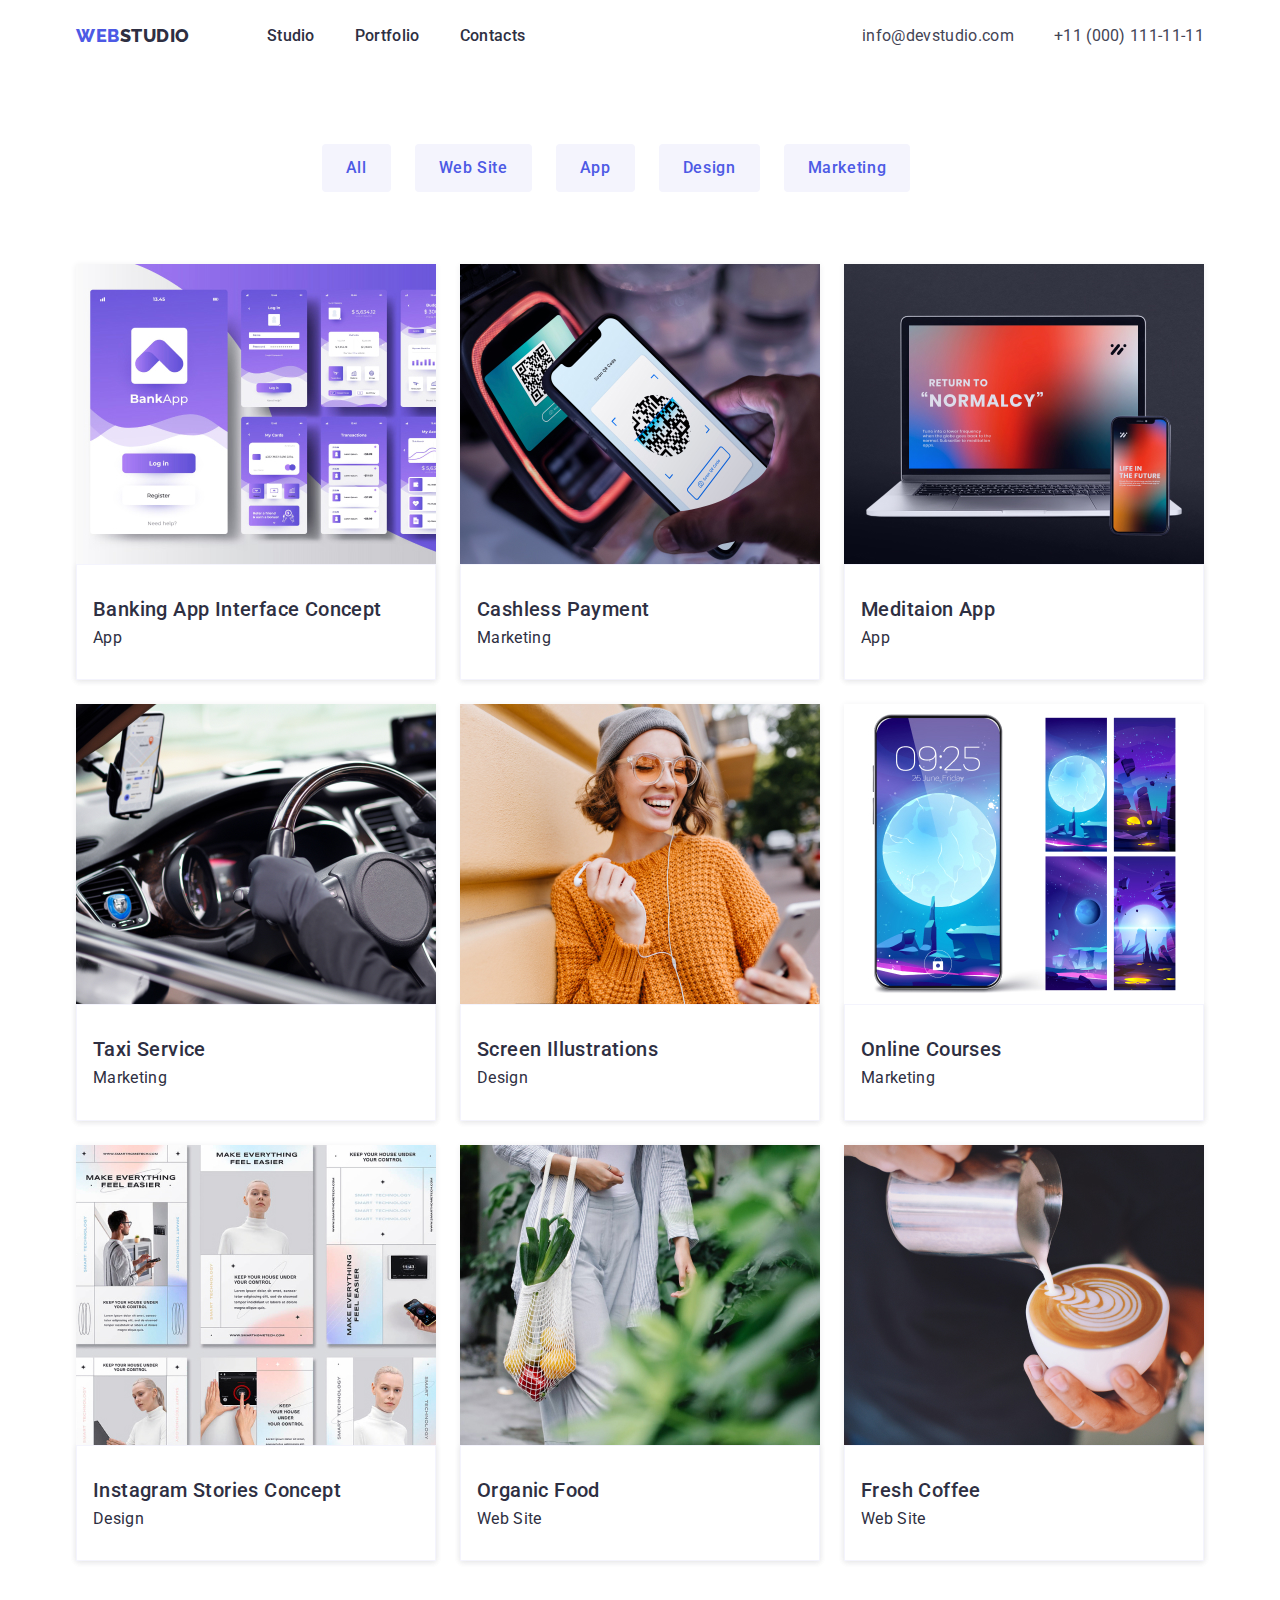
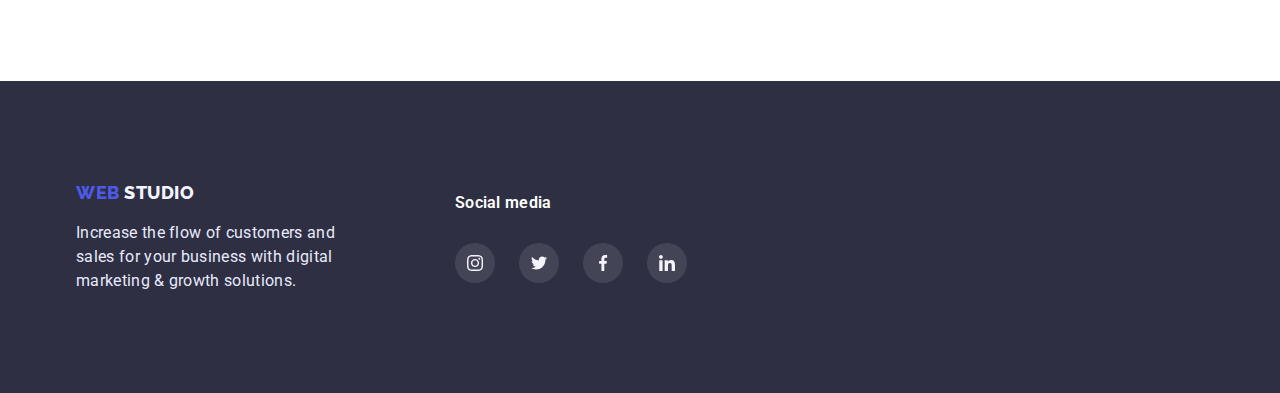
==== portfolio.html @ 5c4ad06b "new repository" ====
<!DOCTYPE html>
<html lang="en">
  <head>
    <meta charset="UTF-8"/>
    <meta http-equiv="X-UA-Compatible" content="IE=edge"/>
    <meta name="viewport" content="width=device-width, initial-scale=1.0"/>
    <title>Portfolio</title>
    <link rel="preconnect" href="https://fonts.googleapis.com">
  <link rel="preconnect" href="https://fonts.gstatic.com" crossorigin>
  <link href="https://fonts.googleapis.com/css2?family=Raleway:wght@800&family=Roboto:wght@400;500&display=swap"
    rel="stylesheet">
    <link rel="stylesheet" href="https://cdn.jsdelivr.net/npm/modern-normalize@1.1.0/modern-normalize.min.css">
    <link rel="stylesheet" href="./css/styles.css"/>
  </head>
  <body>
    <header class="header">
      <div class="container">
        <nav class="navigation">
          <a href="/index.html" class="logo link"> <span class="logo-colored">Web</span>Studio</a>
          <ul class="menu list">
            <li class="menu-item"><a class="link" href="">Studio</a></li>
            <li class="menu-item"><a class="link" href="./portfolio.html" target="_blank">Portfolio</a></li>
            <li class="menu-item"><a class="link" href="">Contacts</a></li>
          </ul>
        </nav>
        <ul class="contacts list">
          <li class="telephone"><a class="link" href="mailto:">info@devstudio.com</a></li>
          <li class="mail"><a class="link" href="tel:+110001111111"> +11 (000) 111-11-11 </a></li>
        </ul>
      </div>
    </header>
    <main>
      <!-- Cекція Портфоліо"-->
      <section class="portfolio section">
        <div class="container">
            <h1 class="filter-title visually-hidden">list with our works</h1>
            <ul class="filtr list">
              <li><button type="button" class="filtr-btn">All</button></li>
              <li><button type="button" class="filtr-btn">Web Site</button></li>
              <li><button type="button" class="filtr-btn">App</button></li>
              <li><button type="button" class="filtr-btn">Design</button></li>
              <li><button type="button" class="filtr-btn">Marketing</button></li>
            </ul>
          <ul class="list portfolio-list">
            <li class="item">
              <a class="link" href=""
                ><img
                  src="./images/portfolio/first.jpg"
                  alt="Interface Concept"
                  width="360"
                  height="300"
                />
                <div class="portfolio-card">
                  <h2 class="item-title">Banking App Interface Concept</h2>
                <!-- <p class="item-text">
                  14 Stylish and User-Friendly App Design Concepts · Task Manager App · Calorie
                  Tracker App · Exotic Fruit Ecommerce App · Cloud Storage App
                </p> -->
                <p class="item-text">App</p>
                </div>
              </a>
            </li>
            <li class="item">
              <a class="link" href=""
                ><img
                  src="./images/portfolio/second.jpg"
                  alt="smartphone and old telephone"
                  width="360"
                  height="300"
                />
                <div class="portfolio-card">
                  <h2 class="item-title">Cashless Payment</h2>
                  <!-- <p class="item-text">
                    14 Stylish and User-Friendly App Design Concepts · Task Manager App · Calorie
                    Tracker App · Exotic Fruit Ecommerce App · Cloud Storage App
                  </p> -->
                  <p class="item-text">Marketing</p>
                </div>
              </a>
            </li>
            <li class="item">
              <a class="link" href=""
                ><img src="./images/portfolio/third.jpg" alt="notebook" width="360" height="300" />
                <div class="portfolio-card">
                  <h2 class="item-title">Meditaion App</h2>
                  <!-- <p class="item-text">
                    14 Stylish and User-Friendly App Design Concepts · Task Manager App · Calorie
                    Tracker App · Exotic Fruit Ecommerce App · Cloud Storage App
                  </p> -->
                  <p class="item-text">App</p>
                </div>
              </a>
            </li>
            <li class="item">
              <a class="link" href=""
                ><img src="./images/portfolio/fouth.jpg" alt="car driver" width="360" height="300" />
                <div class="portfolio-card">
                  <h2 class="item-title">Taxi Service</h2>
                  <!-- <p class="item-text">
                    14 Stylish and User-Friendly App Design Concepts · Task Manager App · Calorie
                    Tracker App · Exotic Fruit Ecommerce App · Cloud Storage App
                  </p> -->
                  <p class="item-text">Marketing</p>
                </div>
              </a>
            </li>
            <li class="item">
              <a class="link" href=""
                ><img src="./images/portfolio/fifth.jpg" alt="smartphone" width="360" height="300" />
                <div class="portfolio-card">
                  <h2 class="item-title">Screen Illustrations</h2>
                  <!-- <p class="item-text">
                    14 Stylish and User-Friendly App Design Concepts · Task Manager App · Calorie
                    Tracker App · Exotic Fruit Ecommerce App · Cloud Storage App
                  </p> -->
                  <p class="item-text">Design</p>
                </div>
              </a>
            </li>
            <li class="item">
              <a class="link" href=""
                ><img
                  src="./images/portfolio/sixth.jpg"
                  alt="girl with telephone"
                  width="360"
                  height="300"
                />
                <div class="portfolio-card">
                  <h2 class="item-title">Online Courses</h2>
                  <!-- <p class="item-text">
                    14 Stylish and User-Friendly App Design Concepts · Task Manager App · Calorie
                    Tracker App · Exotic Fruit Ecommerce App · Cloud Storage App
                  </p> -->
                  <p class="item-text">Marketing</p>
                </div>
              </a>
            </li>
            <li class="item">
              <a class="link" href=""
                ><img
                  src="./images/portfolio/seventh.jpg"
                  alt="Instagram Stories"
                  width="360"
                  height="300"
                />
                <div class="portfolio-card">
                  <h2 class="item-title">Instagram Stories Concept</h2>
                  <!-- <p class="item-text">
                    14 Stylish and User-Friendly App Design Concepts · Task Manager App · Calorie
                    Tracker App · Exotic Fruit Ecommerce App · Cloud Storage App
                  </p> -->
                  <p class="item-text">Design</p>
                </div>
              </a>
            </li>
            <li class="item">
              <a class="link" href=""
                ><img
                  src="./images/portfolio/eght.jpg"
                  alt="bag with oranges"
                  width="360"
                  height="300"
                />
                <div class="portfolio-card">
                  <h2 class="item-title">Organic Food</h2>
                  <!-- <p class="item-text">
                    14 Stylish and User-Friendly App Design Concepts · Task Manager App · Calorie
                    Tracker App · Exotic Fruit Ecommerce App · Cloud Storage App
                  </p> -->
                  <p class="item-text">Web Site</p>
                </div>
              </a>
            </li>
            <li class="item">
              <a class="link" href=""
                ><img
                  src="./images/portfolio/nineth.jpg"
                  alt="cup with Coffee"
                  width="360"
                  height="300"
                />
                <div class="portfolio-card">
                  <h2 class="item-title">Fresh Coffee</h2>
                  <!-- <p class="item-text">
                    14 Stylish and User-Friendly App Design Concepts · Task Manager App · Calorie
                    Tracker App · Exotic Fruit Ecommerce App · Cloud Storage App
                  </p> -->
                  <p class="item-text">Web Site</p>
                </a>
                </div>
            </li>
          </ul>
      </div>
      </section>
    </main>
    <footer class="footer">
      <div class="container footer-conteiner">
        <div class="first-part">
        <a href="/index.html" class="logo link"><span class="logo-colored">Web</span> <span class="white-logo">Studio</span></a>
      <p class="text">
        Increase the flow of customers and <br />
        sales for your business with digital <br />
        marketing & growth solutions.
      </p>
    </div>
      <div class="social-netwoks">
        <p class="social-media">Social media</p>
        <ul class="social-list-item list">
          <li class="social-link">
            <a class="social-list-link " href="">
            <svg class="social-list-icon">
            <use href="./images/sprite.svg#icon-instagram-2" width="16" heght="16"></use>
          </svg>
        </a>
        </li>
          <li class="social-link">
            <a class="social-list-link" href="">
              <svg class="social-list-icon">
              <use href="./images/sprite.svg#icon-twitter-1" width="16" heght="16"></use>
            </svg>
          </a>
          </li>
          <li class="social-link">
            <a class="social-list-link" href="">
              <svg class="social-list-icon">
              <use href="./images/sprite.svg#icon-facebook-1" width="16" heght="16"></use>
            </svg>
          </a>
          </li>
          <li class="social-link">
            <a class="social-list-link" href="">
              <svg class="social-list-icon">
              <use href="./images/sprite.svg#icon-linkedin-1" width="16" heght="16"></use>
            </svg>
          </a>
          </li>
        </ul>
      </div>
      </div>
    </footer>
  </body>
</html>
---- css/styles.css ----
:root {
--primary-text-color:#434455;
--title-text-color:#2E2F42;
--accent-color:#4D5AE5;
--primary-white-colir: #FFFFFF;
}
body {
    background: var(--primary-white-colir);
    color: var(--primary-text-color); 
    font-family: 'Roboto', sans-serif;
        font-size: 16px;
        letter-spacing: 0.02em;
}
h1,
h2,
h3,
h4,
p {
    margin-top: 0;
    margin-bottom: 0;
}
ul, ol {
    margin-top: 0;
    margin-bottom: 0;
    padding-left: 0;
}
img {
    display: block;
}
.list  {
    list-style: none;
}
.link {
    text-decoration: none;
}
.container {
    width: 1158px;
    margin-left: auto;
    margin-right: auto;
    padding-left: 15px;
    padding-right: 15px;
   
}
/* Шапка сайта */
.header .container {
    display: flex;
    align-items: center;
    
}
.navigation {
    display: flex;
    align-items: center;
}
.menu.list {
    display: flex;
    align-items: center;
}
.contacts.list {
    display: flex;
    align-items: center;
    margin-left: auto;
}
.logo { padding-top: 24px;
    padding-bottom: 24px;
    margin-right: 77px;
    color: var(--title-text-color);
font-family: 'Raleway', sans-serif;
    font-weight: 800;
    font-size: 18px;
    line-height: 1.33;
    letter-spacing: 0.03em;
    text-transform: uppercase;
    }
    .logo-colored {
        color: var(--accent-color);
    }
    .menu-item:not(:last-child) {
margin-right: 40px;
    }
    .telephone {
        margin-right: 40px;
    }
 .menu .link {
    padding-top: 24px;
    padding-bottom: 24px;
    color: var(--title-text-color);
        font-weight: 500;
        font-size: 16px;
        line-height: 1.5;
        letter-spacing: 0.02em;   
}
.menu .link:hover,
.menu .link:focus {
color: var(--primary-text-color);
}
.menu .link:active {
    color: var(--accent-color);
}

.contacts .link {
    padding-top: 24px;
    padding-bottom: 24px;
color: var(--primary-text-color);
    font-size: 16px;
    line-height: 1.5;
    letter-spacing: 0.02em;
    
}
.contacts .link:hover,
.contacts .link:focus {
color: var(--accent-color);
}
/* Главная секция */
.hero {
    background-image: linear-gradient(to right,rgba(46, 47, 66, 0.7), rgba(46, 47, 66, 0.7)), url(../images/hero.jpg);
    background-size: cover;
    background-repeat: no-repeat;
    background-color:  #2E2F42;
    opacity: 0.7;,;
}

.hero-title {
    margin-bottom: 48px;
    width: 492px;
    margin-left: auto;
    margin-right: auto;
color: var(--primary-white-colir);
    font-weight: 500;
    font-size: 56px;
    line-height: 1.07;
    text-align: center;
    letter-spacing: 0.02em;
}
.button-order {
    padding-left: 32px;
    padding-right: 32px;
    padding-top: 16px;
    padding-bottom: 16px;
    border-radius: 4px;
    border: none;
    color: var(--primary-white-colir);
    background: var(--accent-color); 
        font-weight: 500;
        font-size: 16px;
        line-height: 1.19;
        display: flex;
        align-items: center;
        letter-spacing: 0.04em;
        cursor: pointer;
        font-family: inherit;
        margin-left: auto;
        margin-right: auto;
}
.button-order:hover 
.button-order:focus {
    color: var(--primary-white-colir);
    background: var(--accent-color);
    box-shadow: 0px 1px 6px rgba(46, 47, 66, 0.08), 0px 1px 1px rgba(46, 47, 66, 0.16), 0px 2px 1px rgba(46, 47, 66, 0.08);
}
.button-order:active {
    color: var(--primary-white-colir);
    background: #404BBF;
    box-shadow: 0px 4px 4px rgba(0, 0, 0, 0.15);
}
/* Cекции */
.hero.section {
    padding-top: 192px;
    padding-bottom: 192px;
}
.activity-section.section
{
    padding-top: 0px;
}
.team-section {
   background:  #F4F4FD;
}
.about-title {
    color: var(--title-text-color);
        font-weight: 500;
        font-size: 36px;
        line-height: 1.11;
        text-align: center;
        letter-spacing: 0.02em;
}
.section .title {
color: var(--title-text-color);
    font-weight: 500;
    font-size: 36px;
    line-height: 1.11;
    text-align: center;
    letter-spacing: 0.02em;
    
}
.section {
    padding-top: 120px;
    padding-bottom: 120px;
}
.section .item-text {
color: var(--title-text-color);
}
.title {
    margin-bottom: 72px;
}
.section .item-title {
    margin-bottom: 8px;
color: var(--title-text-color);
    font-weight: 500;
    font-size: 20px;
    line-height: 1.2;
    letter-spacing: 0.02em; 
}
.about-section .list {
    display: flex;
    }
.about-section .item:not(:nth-last-child(1)) {
    margin-right: 24px;
} 
.icon-contener {
    width: 264px;
    height: 112px;
    padding-top: 24px;
    padding-bottom: 24px;
    padding-left: 102px;
    padding-right: 102px;
    margin-bottom: 8px;
    background: #F4F4FD;
border-radius: 4px;
}
.about-icon {
    margin-left: auto;
    margin-right: auto;
}
.activity-section .list {
    display: flex;
    flex-wrap: wrap;
}
.activity-section .item:not(:nth-last-child(1)) {
    margin-right: 24px;
}
<!-- Команда -->

.team-section.section {
    background: #F4F4FD;
}
.team-section .list {
    display: flex;
}
.team-section .item {
    box-shadow: 0px 1px 6px rgba(46, 47, 66, 0.08), 0px 1px 1px rgba(46, 47, 66, 0.16), 0px 2px 1px rgba(46, 47, 66, 0.08);
border-radius: 0px 0px 4px 4px;
}
.employe-card { 
border: 1px solid var(--primary-white-colir);
padding-top: 32px;
padding-bottom: 32px;
padding-left: 16px;
padding-right: 16px;
text-align: center;
background: #FFFFFF;

}
.team-section .item:not(:nth-last-child(1)) {
    margin-right: 24px;
}

.social-list-item {
    display: flex;
    justify-content: center;
    gap: 24px;
    
}
.social-list-link {
    display: flex;
    justify-content: center;
    width: 40px;
    height: 40px;
    padding: 12px;
    border-radius: 50%;
    background-color: #4D5AE5;
    margin-top: 12px;
    fill: #4D5AE5;
   
}
.social-list-icon {
    color: #F4F4FD;
    
}
.customers-list {
    display: flex;
    justify-content: center;
    gap: 24px;
}
.customers-link {
    display: block;
    width: 168px;
    height: 88px;
    padding-left: 32px;
    padding-right: 32px;
    padding-top: 16px;
    padding-bottom: 16px;
    color: #8E8F99;
    border: 1px solid #8E8F99;
border-radius: 4px;
}
.customers-link:hover,
.customers-link:focus {
    border: 1px solid #4D5AE5;
border-radius: 4px;
color: #4D5AE5;
}
.customers-icon {
    fill: currentColor;
    
}
/* Підвал */
.footer-conteiner {
    display: flex;
    align-items: center;
    padding-top: 100px;
    padding-bottom: 100px;
}
.footer {
    background: var(--title-text-color);
}
.footer .first-part {
    margin-right: 120px;
}
.social-media {
    font-weight: 600;
font-size: 16px;
line-height: 1.5;
letter-spacing: 0.02em;
color: #FFFFFF;
margin-bottom: 16px;
}
.white-logo {
    color: #F4F4FD;
}
.footer .text {
    margin-top: 16px;
font-weight: 400;
font-size: 16px;
line-height: 1.5;
letter-spacing: 0.02em;
color: #E7E9FC;
}
.footer .social-list-link {
    display: flex;
    justify-content: center;
    width: 40px;
    height: 40px;
    border-radius: 50%;
    background: rgba(255, 255, 255, 0.1);
}
.footer .social-list-link:hover,
.footer .social-list-link:focus {
    background: #31D0AA;
}
/* ПОРТФОЛІО */
.visually-hidden { 
    position: absolute;
    width: 1px;
    height: 1px;
    margin: -1px;
    border: 0;
    padding: 0;
    clip: rect(0 0 0 0);
    overflow: hidden;
    } 
    
    .portfolio.section {
        background: #FFFFFF;
        padding-top: 96px;
        padding-bottom: 120px;
    }
    .filtr.list {
        display: flex;
        justify-content: center;
        margin-bottom: 72px;
    }
.filtr-btn {
    color: var(--accent-color);
    background: #F4F4FD;
    border: none;
    border-radius: 4px;
    padding-top: 12px;
    padding-bottom: 12px;
    padding-left: 24px;
    padding-right: 24px;
        font-weight: 500;
        font-size: 16px;
        line-height: 1.5;
        letter-spacing: 0.04em;
        cursor: pointer;
        font-family: inherit;
        margin-right: 24px;
}


.filtr-btn:hover,
.filtr-btn:focus {
    color: var(--primary-white-colir);
    background: var(--accent-color);
    box-shadow: 0px 3px 1px rgba(0, 0, 0, 0.1), 0px 2px 1px rgba(0, 0, 0, 0.08), 0px 2px 2px rgba(0, 0, 0, 0.12);
border-radius: 4px;

}
.portfolio .list {
    display: flex;
    flex-wrap: wrap;
    margin-top: -24px;
    margin-left: -24px;
}
.portfolio-list .item {
    flex-basis: calc(100% / 3 -24px);
    margin-left: 24px;
    margin-top: 24px;
    
box-shadow: 0px 1px 6px rgba(46, 47, 66, 0.08);
}

.portfolio-card {
    padding-top: 32px;
    padding-bottom: 32px;
    padding-left: 16px;
    border: 0.5px solid #F4F4FD;
box-shadow: 0px 1px 6px rgba(46, 47, 66, 0.08);
}
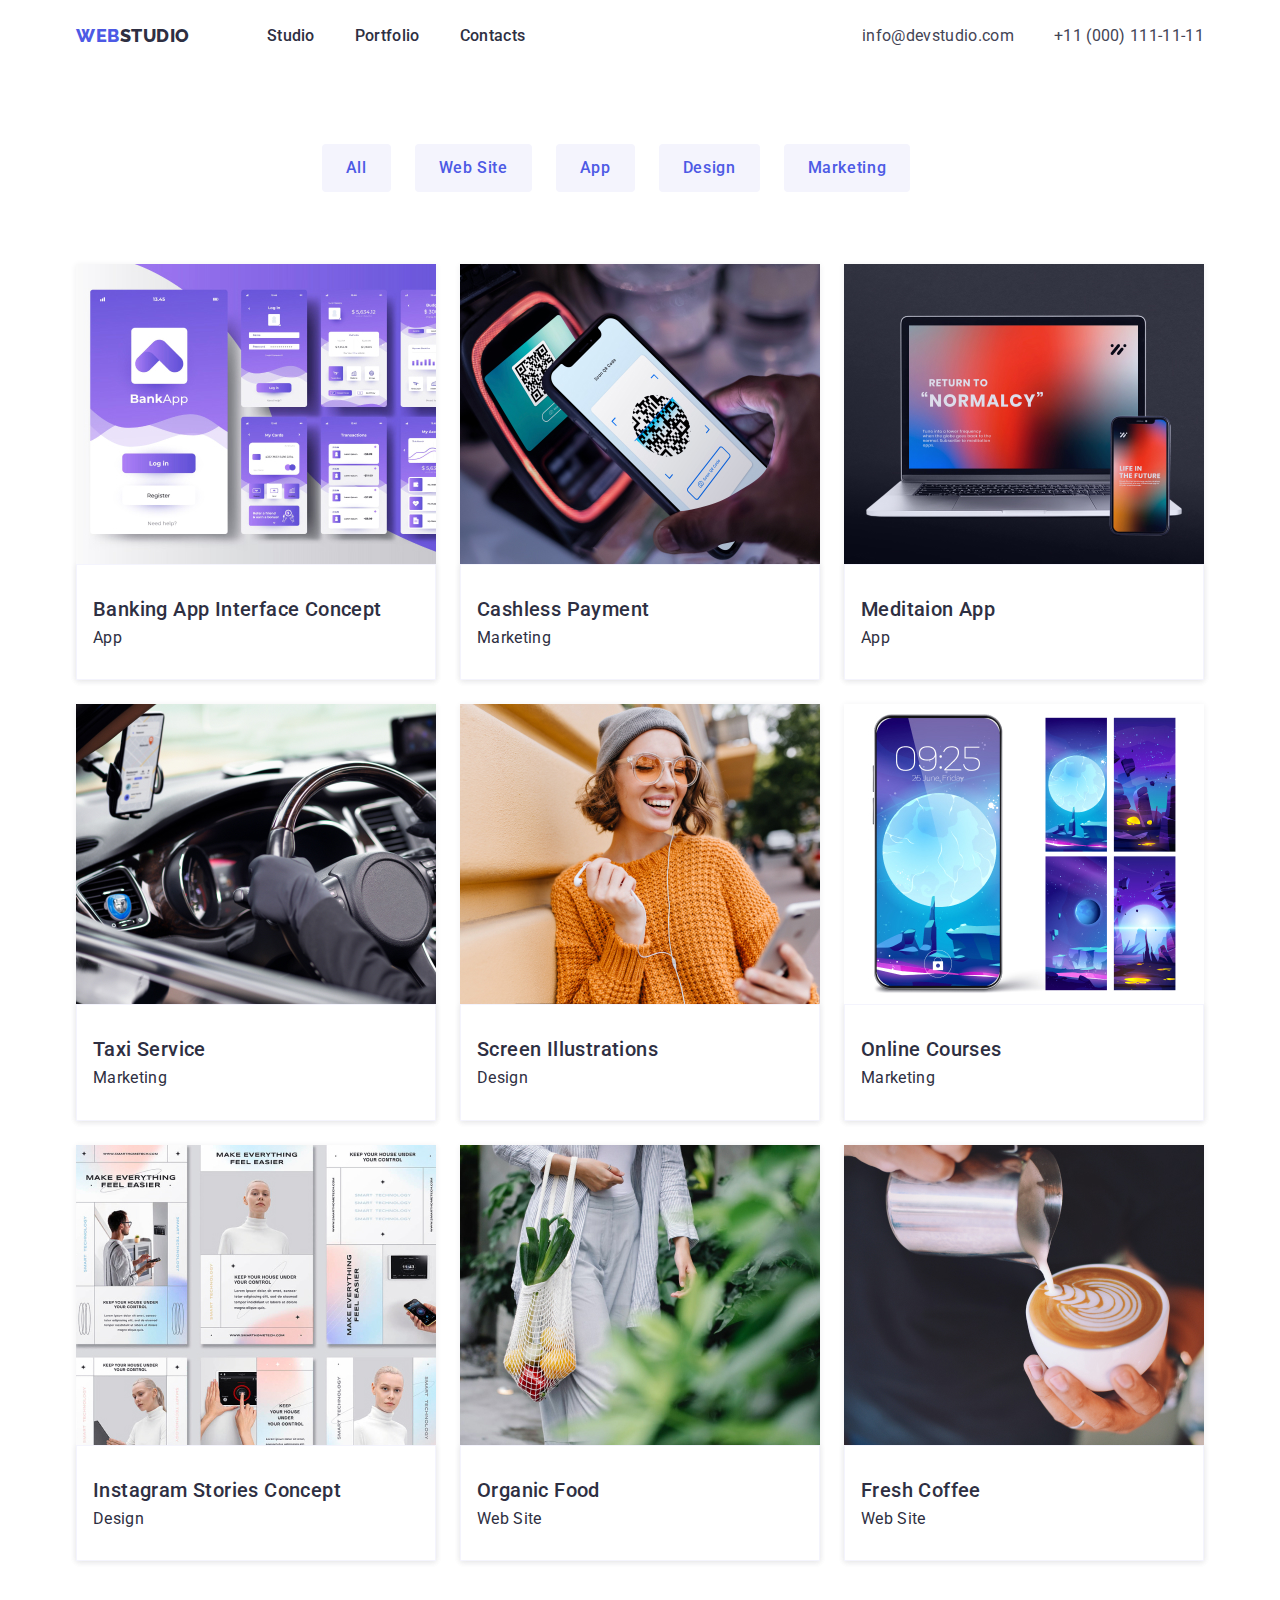
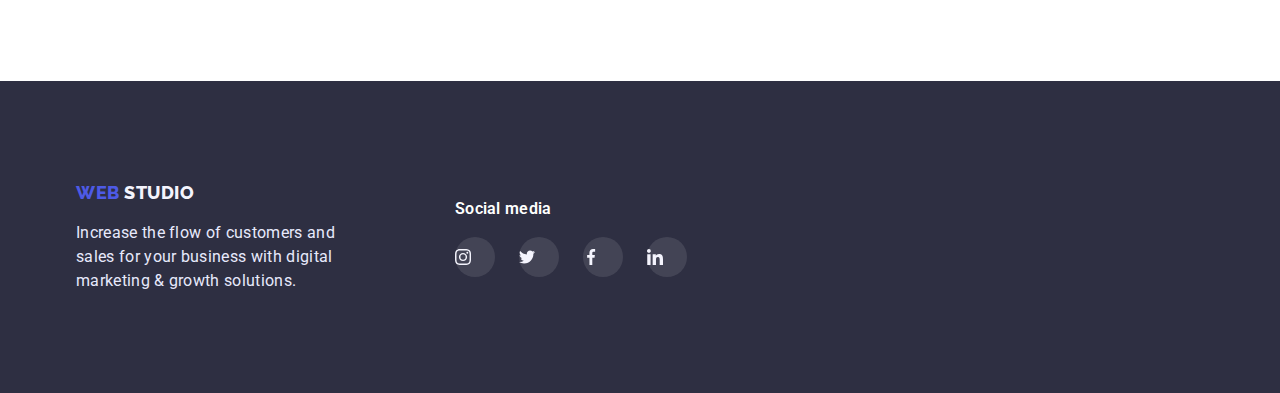
==== commit a1ada1ea: "fixed mistakes" ====
--- a/portfolio.html
+++ b/portfolio.html
@@ -13,7 +13,7 @@
     <link rel="stylesheet" href="./css/styles.css"/>
   </head>
   <body>
-    <header class="header">
+    <header class="header header-portfolio">
       <div class="container">
         <nav class="navigation">
           <a href="/index.html" class="logo link"> <span class="logo-colored">Web</span>Studio</a>
--- a/css/styles.css
+++ b/css/styles.css
@@ -42,6 +42,9 @@
    
 }
 /* Шапка сайта */
+.header-portfolio {
+    box-shadow: 0px 2px 1px rgba(46, 47, 66, 0.08), 0px 1px 1px rgba(46, 47, 66, 0.16), 0px 1px 6px rgba(46, 47, 66, 0.08);
+}
 .header .container {
     display: flex;
     align-items: center;
@@ -116,7 +119,6 @@
     background-size: cover;
     background-repeat: no-repeat;
     background-color:  #2E2F42;
-    opacity: 0.7;,;
 }
 
 .hero-title {
@@ -166,6 +168,9 @@
 .hero.section {
     padding-top: 192px;
     padding-bottom: 192px;
+    max-width: 1440px;
+    margin-left: auto;
+    margin-right: auto;
 }
 .activity-section.section
 {
@@ -218,10 +223,9 @@
 .icon-contener {
     width: 264px;
     height: 112px;
-    padding-top: 24px;
-    padding-bottom: 24px;
-    padding-left: 102px;
-    padding-right: 102px;
+   display: flex;
+   align-items: center;
+   justify-content: center;
     margin-bottom: 8px;
     background: #F4F4FD;
 border-radius: 4px;
@@ -267,18 +271,20 @@
     display: flex;
     justify-content: center;
     gap: 24px;
-    
-}
-.social-list-link {
-    display: flex;
-    justify-content: center;
+    margin-top: 12px;
+}
+.social-link {
     width: 40px;
     height: 40px;
-    padding: 12px;
+}
+.social-list-link {
+    display: flex;
+    justify-content: center;
+   width: 100%;
+   height: 100%;
+   align-items: center;
     border-radius: 50%;
     background-color: #4D5AE5;
-    margin-top: 12px;
-    fill: #4D5AE5;
    
 }
 .social-list-icon {
@@ -316,10 +322,11 @@
 .footer-conteiner {
     display: flex;
     align-items: center;
+   
+}
+.footer {
     padding-top: 100px;
     padding-bottom: 100px;
-}
-.footer {
     background: var(--title-text-color);
 }
 .footer .first-part {
@@ -344,11 +351,16 @@
 letter-spacing: 0.02em;
 color: #E7E9FC;
 }
-.footer .social-list-link {
-    display: flex;
-    justify-content: center;
+.footer .social-link {
     width: 40px;
     height: 40px;
+}
+.footer .social-list-link {
+    display: flex;
+    justify-content: center;
+    align-items: center;
+    width: 100%;
+    height: 100%;
     border-radius: 50%;
     background: rgba(255, 255, 255, 0.1);
 }
@@ -418,6 +430,10 @@
     
 box-shadow: 0px 1px 6px rgba(46, 47, 66, 0.08);
 }
+.portfolio-list .link: :hover,
+.portfolio-list .link: :focus {
+    box-shadow: 0px 1px 6px rgba(46, 47, 66, 0.08), 0px 1px 1px rgba(46, 47, 66, 0.16), 0px 2px 1px rgba(46, 47, 66, 0.08);
+}
 
 .portfolio-card {
     padding-top: 32px;
